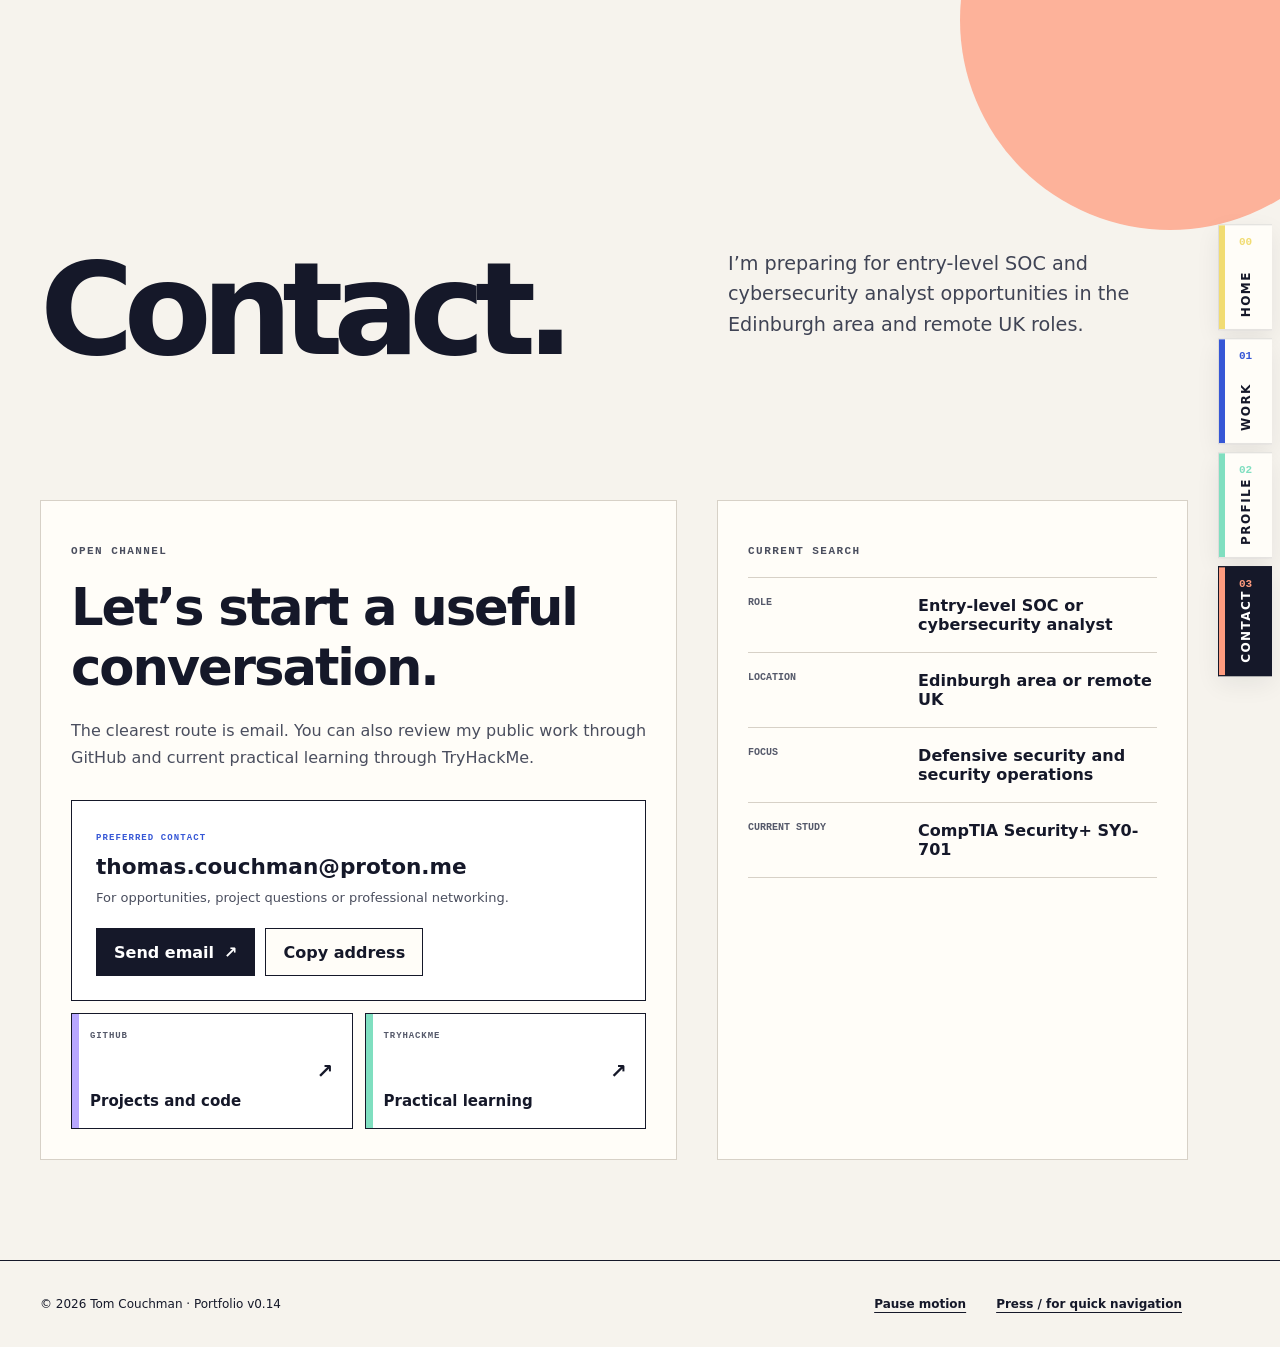
==== contact.html @ be5e5146 "Add files via upload" ====
<!doctype html>
<html lang="en-GB">
 <head>
  <meta charset="utf-8"/>
  <meta content="width=device-width, initial-scale=1" name="viewport"/>
  <meta content="Contact Tom Couchman about entry-level SOC and cybersecurity analyst opportunities in Scotland or remote UK roles." name="description"/>
  <meta content="#f6f3ed" name="theme-color"/>
  <title>
   Contact — Tom Couchman
  </title>
  <meta content="Tom Couchman" name="author"/>
  <meta content="light" name="color-scheme"/>
  <link href="https://tomcouchman.github.io/contact.html" rel="canonical"/>
  <meta content="website" property="og:type"/>
  <meta content="Tom Couchman — Cybersecurity Portfolio" property="og:site_name"/>
  <meta content="en_GB" property="og:locale"/>
  <meta content="Contact — Tom Couchman" property="og:title"/>
  <meta content="Contact Tom Couchman about entry-level SOC and cybersecurity analyst opportunities in Scotland or remote UK roles." property="og:description"/>
  <meta content="https://tomcouchman.github.io/contact.html" property="og:url"/>
  <meta content="https://tomcouchman.github.io/assets/social-preview.png" property="og:image"/>
  <meta content="1200" property="og:image:width"/>
  <meta content="630" property="og:image:height"/>
  <meta content="Tom Couchman, aspiring SOC analyst — cybersecurity portfolio" property="og:image:alt"/>
  <meta content="summary_large_image" name="twitter:card"/>
  <meta content="Contact — Tom Couchman" name="twitter:title"/>
  <meta content="Contact Tom Couchman about entry-level SOC and cybersecurity analyst opportunities in Scotland or remote UK roles." name="twitter:description"/>
  <meta content="https://tomcouchman.github.io/assets/social-preview.png" name="twitter:image"/>
  <meta content="Tom Couchman, aspiring SOC analyst — cybersecurity portfolio" name="twitter:image:alt"/>
  <link href="assets/favicon.svg" rel="icon" type="image/svg+xml"/>
  <link href="assets/css/styles.css" rel="stylesheet"/>
  <script defer="" src="assets/js/main.js">
  </script>
 </head>
 <body class="page-contact">
  <a class="skip-link" href="#content">
   Skip to content
  </a>
  <div aria-hidden="true" class="page-progress">
   <span data-page-progress="">
   </span>
  </div>
  <nav aria-label="Portfolio navigation" class="edge-nav">
   <a class="edge-home" href="index.html">
    <span>
     00
    </span>
    <strong>
     Home
    </strong>
   </a>
   <a class="edge-work" href="work.html">
    <span>
     01
    </span>
    <strong>
     Work
    </strong>
   </a>
   <a class="edge-profile" href="profile.html">
    <span>
     02
    </span>
    <strong>
     Profile
    </strong>
   </a>
   <a aria-current="page" class="edge-contact" href="contact.html">
    <span>
     03
    </span>
    <strong>
     Contact
    </strong>
   </a>
  </nav>
  <main id="content">
   <section class="page-hero">
    <h1 class="reveal">
     Contact.
    </h1>
    <p class="reveal">
     I’m preparing for entry-level SOC and cybersecurity analyst opportunities in the Edinburgh area and remote UK roles.
    </p>
   </section>
   <section class="content-grid">
    <article class="content-card reveal">
     <p class="section-tag">
      Open channel
     </p>
     <h2>
      Let’s start a useful conversation.
     </h2>
     <p>
      The clearest route is email. You can also review my public work through GitHub and current practical learning through TryHackMe.
     </p>
     <div class="contact-primary">
      <div class="contact-address">
       <span>
        Preferred contact
       </span>
       <strong>
        thomas.couchman@proton.me
       </strong>
       <p>
        For opportunities, project questions or professional networking.
       </p>
      </div>
      <div class="contact-actions">
       <a class="button primary" href="mailto:thomas.couchman@proton.me">
        Send email
        <b aria-hidden="true">
         ↗
        </b>
       </a>
       <button aria-describedby="copy-email-status" class="button ghost" data-copy-email="" data-email="thomas.couchman@proton.me" type="button">
        Copy address
       </button>
       <span aria-live="polite" class="sr-only" data-copy-status="" id="copy-email-status" role="status">
       </span>
      </div>
     </div>
     <div aria-label="Professional profiles" class="profile-link-grid">
      <a class="profile-link github" href="https://github.com/tomcouchman" rel="noreferrer" target="_blank">
       <span>
        GitHub
       </span>
       <strong>
        Projects and code
       </strong>
       <b>
        ↗
       </b>
      </a>
      <a class="profile-link tryhackme" href="https://tryhackme.com/p/tcouchman" rel="noreferrer" target="_blank">
       <span>
        TryHackMe
       </span>
       <strong>
        Practical learning
       </strong>
       <b>
        ↗
       </b>
      </a>
     </div>
    </article>
    <aside class="content-card reveal">
     <p class="section-tag">
      Current search
     </p>
     <dl class="fact-list">
      <div>
       <dt>
        Role
       </dt>
       <dd>
        Entry-level SOC or cybersecurity analyst
       </dd>
      </div>
      <div>
       <dt>
        Location
       </dt>
       <dd>
        Edinburgh area or remote UK
       </dd>
      </div>
      <div>
       <dt>
        Focus
       </dt>
       <dd>
        Defensive security and security operations
       </dd>
      </div>
      <div>
       <dt>
        Current study
       </dt>
       <dd>
        CompTIA Security+ SY0-701
       </dd>
      </div>
     </dl>
    </aside>
   </section>
  </main>
  <footer>
   <p>
    ©
    <span data-current-year="">
     2026
    </span>
    Tom Couchman · Portfolio v0.14
   </p>
   <div class="footer-actions">
    <button aria-pressed="false" data-motion-toggle="" type="button">
     <span data-motion-label="">
      Pause motion
     </span>
    </button>
    <button data-open-command="" type="button">
     Press / for quick navigation
    </button>
   </div>
  </footer>
  <dialog aria-describedby="command-palette-help" aria-labelledby="command-palette-title" class="command-palette" data-command-dialog="">
   <form method="dialog">
    <header>
     <span id="command-palette-title">
      Quick navigation
     </span>
     <button aria-label="Close" value="close">
      ×
     </button>
    </header>
    <p class="sr-only" id="command-palette-help">
     Search or choose a destination. Press Escape to close.
    </p>
    <label class="sr-only" for="command-search">
     Search portfolio destinations
    </label>
    <input aria-controls="command-list" autocomplete="off" data-command-search="" id="command-search" placeholder="Type a destination…" type="search"/>
    <div class="command-list" id="command-list">
     <a data-command-item="" href="index.html">
      <span>
       Home
      </span>
      <kbd>
       H
      </kbd>
     </a>
     <a data-command-item="" href="work.html">
      <span>
       Work
      </span>
      <kbd>
       W
      </kbd>
     </a>
     <a data-command-item="" href="profile.html">
      <span>
       Profile
      </span>
      <kbd>
       P
      </kbd>
     </a>
     <a data-command-item="" href="contact.html">
      <span>
       Contact
      </span>
      <kbd>
       C
      </kbd>
     </a>
    </div>
   </form>
  </dialog>
 </body>
</html>
---- assets/css/styles.css ----
:root{
  --paper:#f6f3ed;
  --paper-2:#fffdf8;
  --ink:#151829;
  --ink-soft:#55596a;
  --line:#d7d1c7;
  --blue:#3657d6;
  --mint:#80dfc0;
  --peach:#ff9c7f;
  --lavender:#b8a7ff;
  --yellow:#f1dc72;
  --rose:#e76878;
  --shadow:0 24px 70px rgba(20,24,41,.12);
  --radius:20px;
}
*{box-sizing:border-box}
html{scroll-behavior:smooth}
body{margin:0;background:var(--paper);color:var(--ink);font-family:ui-sans-serif,system-ui,-apple-system,BlinkMacSystemFont,"Segoe UI",sans-serif;overflow-x:hidden}
a{color:inherit;text-decoration:none}
button,input{font:inherit}
button{color:inherit}
::selection{background:var(--yellow);color:var(--ink)}
.sr-only{position:absolute;width:1px;height:1px;padding:0;margin:-1px;overflow:hidden;clip:rect(0,0,0,0);white-space:nowrap;border:0}
.skip-link{position:fixed;left:16px;top:-60px;z-index:1000;background:var(--ink);color:#fff;padding:12px 16px;border-radius:8px}.skip-link:focus{top:16px}
.page-progress{position:fixed;left:0;top:0;width:100%;height:4px;z-index:90;background:transparent}.page-progress span{display:block;height:100%;width:0;background:linear-gradient(90deg,var(--blue),var(--peach),var(--mint))}

.edge-nav{position:fixed;right:0;top:50%;transform:translateY(-50%);z-index:80;display:grid;gap:8px;padding:8px}
.edge-nav a{width:54px;min-height:106px;border:1px solid rgba(21,24,41,.14);border-right:0;background:var(--paper-2);display:flex;flex-direction:column;align-items:center;justify-content:space-between;padding:12px 8px;box-shadow:0 8px 24px rgba(21,24,41,.07);transition:.25s ease;position:relative;overflow:hidden}
.edge-nav a::before{content:"";position:absolute;inset:0 auto 0 0;width:6px;background:var(--tab)}
.edge-nav a:hover,.edge-nav a:focus-visible{width:72px;transform:translateX(-2px)}
.edge-nav a[aria-current="page"]{background:var(--ink);color:#fff;border-color:var(--ink)}
.edge-nav span{font:700 11px/1 ui-monospace,SFMono-Regular,Consolas,monospace;color:var(--tab)}
.edge-nav a[aria-current="page"] span{color:var(--tab)}
.edge-nav strong{writing-mode:vertical-rl;transform:rotate(180deg);font-size:12px;letter-spacing:.12em;text-transform:uppercase}
.edge-home{--tab:var(--yellow)}.edge-work{--tab:var(--blue)}.edge-profile{--tab:var(--mint)}.edge-contact{--tab:var(--peach)}

main{min-height:100vh}
.hero{position:relative;min-height:760px;padding:28px 92px 72px 40px;display:grid;grid-template-columns:minmax(0,1.18fr) minmax(330px,.82fr);gap:56px;align-items:center;overflow:hidden}
.hero::before{content:"";position:absolute;width:500px;height:500px;border-radius:50%;background:radial-gradient(circle at 35% 35%,rgba(184,167,255,.85),rgba(128,223,192,.55) 42%,rgba(255,156,127,.18) 67%,transparent 69%);right:-110px;top:-160px;filter:blur(2px);animation:orb-drift 11s ease-in-out infinite alternate}
.hero::after{content:"";position:absolute;left:-120px;bottom:-150px;width:360px;height:360px;border:46px solid rgba(54,87,214,.08);border-radius:50%;animation:slow-spin 28s linear infinite}
@keyframes orb-drift{to{transform:translate(-30px,36px) scale(1.04)}}
@keyframes slow-spin{to{transform:rotate(360deg)}}
.hero-copy,.hero-console{position:relative;z-index:2}
.kicker{display:flex;align-items:center;gap:12px;font:700 12px/1.3 ui-monospace,SFMono-Regular,Consolas,monospace;letter-spacing:.12em;text-transform:uppercase;color:var(--ink-soft)}
.kicker::before{content:"";width:42px;height:5px;background:linear-gradient(90deg,var(--blue) 0 38%,var(--peach) 38% 67%,var(--mint) 67%)}
.name-lockup{margin:22px 0 18px;position:relative;display:inline-block}
.name-lockup h1{font-size:clamp(4.8rem,10vw,9.8rem);line-height:.79;letter-spacing:-.075em;margin:0;font-weight:850;max-width:9ch}
.name-lockup h1 span{display:block}
.name-lockup .first{font-size:.38em;letter-spacing:-.03em;margin-left:.12em;margin-bottom:.24em;text-transform:uppercase}
.name-lockup .surname{position:relative;z-index:2}
.name-lockup .surname::after{content:"";position:absolute;height:.18em;left:.03em;right:-.04em;bottom:-.05em;background:linear-gradient(90deg,var(--yellow),var(--peach) 35%,var(--lavender) 68%,var(--mint));z-index:-1;transform:skewX(-10deg);animation:underline-shift 6s ease-in-out infinite alternate}
@keyframes underline-shift{to{transform:skewX(8deg) translateX(10px)}}
.role-line{display:flex;flex-wrap:wrap;gap:10px 14px;align-items:center;margin-top:28px}.role-line strong{font-size:clamp(1.45rem,2.3vw,2.2rem);letter-spacing:-.035em}.role-line span{padding:8px 11px;border:1px solid var(--ink);font:700 11px/1 ui-monospace,SFMono-Regular,Consolas,monospace;text-transform:uppercase;background:var(--paper-2)}
.hero-summary{max-width:700px;font-size:clamp(1.1rem,1.55vw,1.35rem);line-height:1.55;color:#3f4354;margin:22px 0 30px}
.hero-actions{display:flex;flex-wrap:wrap;gap:12px}.button{display:inline-flex;align-items:center;justify-content:center;gap:10px;min-height:52px;padding:0 20px;border:1px solid var(--ink);font-weight:750;transition:.22s ease;cursor:pointer}.button.primary{background:var(--ink);color:#fff}.button.primary:hover{background:var(--blue);border-color:var(--blue);transform:translateY(-2px)}.button.ghost{background:var(--paper-2)}.button.ghost:hover{background:var(--yellow);transform:translateY(-2px)}
.signal-strip{display:flex;flex-wrap:wrap;gap:10px;margin-top:34px}.signal-strip span{display:inline-flex;align-items:center;gap:8px;font:700 11px/1 ui-monospace,SFMono-Regular,Consolas,monospace;text-transform:uppercase;padding:10px 12px;border-left:5px solid var(--signal);background:rgba(255,255,255,.62)}.signal-strip span:nth-child(1){--signal:var(--mint)}.signal-strip span:nth-child(2){--signal:var(--lavender)}.signal-strip span:nth-child(3){--signal:var(--peach)}

.hero-console{background:var(--ink);color:#fff;border-radius:28px;box-shadow:var(--shadow);overflow:hidden;transform:rotate(1.25deg)}
.console-top{display:flex;justify-content:space-between;align-items:center;padding:15px 18px;border-bottom:1px solid rgba(255,255,255,.15);background:#20243a}.console-top p{margin:0;font:700 11px/1 ui-monospace,SFMono-Regular,Consolas,monospace;letter-spacing:.1em}.console-lights{display:flex;gap:7px}.console-lights i{width:9px;height:9px;border-radius:50%;background:var(--peach)}.console-lights i:nth-child(2){background:var(--yellow)}.console-lights i:nth-child(3){background:var(--mint)}
.console-body{padding:26px}.console-prompt{font:700 12px/1.5 ui-monospace,SFMono-Regular,Consolas,monospace;color:var(--mint)}.console-output{display:grid;gap:12px;margin-top:20px}.console-output div{display:grid;grid-template-columns:112px 1fr;gap:18px;padding-bottom:12px;border-bottom:1px solid rgba(255,255,255,.12)}.console-output span{color:#aeb3c7;font:600 11px/1.5 ui-monospace,SFMono-Regular,Consolas,monospace;text-transform:uppercase}.console-output strong{font-size:15px}.pulse{display:inline-block;width:9px;height:9px;border-radius:50%;background:var(--mint);box-shadow:0 0 0 0 rgba(128,223,192,.6);animation:pulse 2s infinite;margin-right:8px}@keyframes pulse{70%{box-shadow:0 0 0 11px rgba(128,223,192,0)}100%{box-shadow:0 0 0 0 rgba(128,223,192,0)}}
.console-controls{display:grid;grid-template-columns:1fr auto;gap:10px;margin-top:20px}.console-controls input{min-width:0;border:1px solid rgba(255,255,255,.24);background:#111423;color:#fff;padding:12px 13px;outline:none}.console-controls input:focus{border-color:var(--mint)}.console-controls button{border:0;background:var(--yellow);font-weight:800;padding:0 16px;cursor:pointer}.console-hints{display:flex;gap:8px;flex-wrap:wrap;margin-top:12px}.console-hints button{border:1px solid rgba(255,255,255,.2);background:transparent;color:#d6daea;padding:7px 9px;font:700 10px/1 ui-monospace,SFMono-Regular,Consolas,monospace;cursor:pointer}.console-hints button:hover{background:var(--lavender);color:var(--ink);border-color:var(--lavender)}

.moving-rail{overflow:hidden;border-top:1px solid var(--ink);border-bottom:1px solid var(--ink);background:var(--yellow);padding:12px 0}.moving-track{display:flex;gap:48px;width:max-content;animation:marquee 28s linear infinite}.moving-track span{font:800 12px/1 ui-monospace,SFMono-Regular,Consolas,monospace;letter-spacing:.08em;text-transform:uppercase}@keyframes marquee{to{transform:translateX(-50%)}}

.section{padding:100px 92px 100px 40px}.section-head{display:grid;grid-template-columns:minmax(0,1fr) minmax(260px,420px);gap:40px;align-items:end;margin-bottom:44px}.section-head p{margin:0;color:var(--ink-soft);font-size:1.05rem;line-height:1.65}.section-tag{font:800 11px/1 ui-monospace,SFMono-Regular,Consolas,monospace;letter-spacing:.13em;text-transform:uppercase;color:var(--blue);margin-bottom:16px}.section-head h2{margin:0;font-size:clamp(3rem,6vw,6.5rem);letter-spacing:-.065em;line-height:.87;max-width:9ch}

.project-lab{background:var(--paper-2);border:1px solid var(--line);box-shadow:var(--shadow);display:grid;grid-template-columns:minmax(0,1.4fr) minmax(290px,.6fr);min-height:620px;overflow:hidden}
.project-main{padding:28px;border-right:1px solid var(--line)}
.project-titlebar{display:flex;justify-content:space-between;align-items:flex-start;gap:20px;margin-bottom:24px}.project-titlebar h3{margin:6px 0 0;font-size:clamp(1.8rem,3vw,3rem);letter-spacing:-.04em}.project-status{display:flex;align-items:center;gap:8px;font:700 11px/1 ui-monospace,SFMono-Regular,Consolas,monospace;text-transform:uppercase;color:#375746}.project-status i{width:9px;height:9px;border-radius:50%;background:var(--mint)}
.project-indicators{display:grid;grid-template-columns:repeat(4,1fr);border:1px solid var(--line);margin-bottom:22px}.indicator{position:relative;padding:16px 14px;border:0;border-right:1px solid var(--line);border-radius:0;appearance:none;-webkit-appearance:none;background:#fff;cursor:pointer;transition:.2s}.indicator:last-child{border-right:0}.indicator span{display:block;font:800 10px/1 ui-monospace,SFMono-Regular,Consolas,monospace;color:var(--indicator);margin-bottom:8px}.indicator strong{font-size:13px}.indicator.is-active{background:var(--indicator);color:var(--ink)}.indicator:nth-child(1){--indicator:var(--lavender)}.indicator:nth-child(2){--indicator:var(--mint)}.indicator:nth-child(3){--indicator:var(--yellow)}.indicator:nth-child(4){--indicator:var(--peach)}
.lab-stage{border:1px solid var(--ink);background:#fbfaf6}.stage-header{display:flex;justify-content:space-between;gap:16px;align-items:center;padding:14px 16px;background:var(--ink);color:#fff}.stage-header p{margin:0;font:700 11px/1 ui-monospace,SFMono-Regular,Consolas,monospace;text-transform:uppercase}.stage-header b{color:var(--mint)}
.stage-content{padding:22px}.ip-table{display:grid;gap:13px}.ip-row{display:grid;grid-template-columns:140px 1fr 56px 82px;gap:14px;align-items:center}.ip-row code{font-size:12px}.ip-bar{height:12px;background:#ece8df;position:relative;overflow:hidden}.ip-bar i{display:block;height:100%;width:var(--bar);background:var(--bar-colour);transition:width .45s ease}.ip-row:nth-child(1){--bar-colour:var(--rose)}.ip-row:nth-child(2){--bar-colour:var(--yellow)}.ip-row:nth-child(3){--bar-colour:var(--mint)}.severity{font:800 10px/1 ui-monospace,SFMono-Regular,Consolas,monospace;text-align:center;padding:8px 6px;border:1px solid currentColor}.severity.high{color:#bc374d}.severity.medium{color:#8a6a00}.severity.clear{color:#30715a}
.threshold-control{margin-top:26px;padding-top:24px;border-top:1px solid var(--line);display:grid;grid-template-columns:170px 1fr auto;gap:18px;align-items:center}.threshold-control label{font-weight:800}.threshold-control input{accent-color:var(--blue);width:100%}.threshold-control output{font:800 12px/1 ui-monospace,SFMono-Regular,Consolas,monospace;background:var(--blue);color:#fff;padding:10px 12px;min-width:104px;text-align:center}.run-row{display:flex;justify-content:space-between;align-items:center;gap:18px;margin-top:22px}.run-row p{margin:0;color:var(--ink-soft);font-size:13px}.run-button{border:0;background:var(--ink);color:#fff;padding:14px 18px;font-weight:800;cursor:pointer}.run-button:hover{background:var(--blue)}
.project-side{display:flex;flex-direction:column;background:#edf0ff}.explainer{padding:28px;min-height:360px}.explainer small{font:800 10px/1 ui-monospace,SFMono-Regular,Consolas,monospace;text-transform:uppercase;color:var(--blue)}.explainer h3{font-size:2rem;line-height:1.04;margin:20px 0 16px;letter-spacing:-.04em}.explainer p{line-height:1.7;color:#474c63}.explainer-list{display:grid;gap:12px;margin-top:22px}.explainer-list div{display:grid;grid-template-columns:28px 1fr;gap:10px;align-items:start}.explainer-list span{width:26px;height:26px;border-radius:50%;display:grid;place-items:center;background:var(--ink);color:#fff;font:700 10px/1 ui-monospace,SFMono-Regular,Consolas,monospace}.explainer-list p{margin:2px 0 0;font-size:13px}
.project-links{margin-top:auto;padding:24px 28px;background:var(--ink);color:#fff;display:grid;gap:12px}.project-links a{display:flex;justify-content:space-between;gap:15px;padding:13px 0;border-bottom:1px solid rgba(255,255,255,.18);font-weight:750}.project-links a:last-child{border-bottom:0}.project-links a:hover{color:var(--mint)}
.pipeline{display:grid;grid-template-columns:repeat(4,1fr);gap:0;margin-top:24px;border:1px solid var(--line)}.pipeline div{padding:14px;border-right:1px solid var(--line);background:#fff}.pipeline div:last-child{border-right:0}.pipeline span{font:800 10px/1 ui-monospace,SFMono-Regular,Consolas,monospace;color:var(--blue)}.pipeline strong{display:block;margin-top:7px;font-size:12px}.pipeline div.is-live{background:var(--yellow)}

.quick-links{display:grid;grid-template-columns:repeat(3,1fr);border-top:1px solid var(--ink);border-bottom:1px solid var(--ink)}.quick-links a{min-height:240px;padding:30px;display:flex;flex-direction:column;justify-content:space-between;border-right:1px solid var(--ink);transition:.25s}.quick-links a:last-child{border-right:0}.quick-links a:nth-child(1){background:var(--lavender)}.quick-links a:nth-child(2){background:var(--mint)}.quick-links a:nth-child(3){background:var(--peach)}.quick-links small{font:800 10px/1 ui-monospace,SFMono-Regular,Consolas,monospace;text-transform:uppercase}.quick-links h3{font-size:clamp(2rem,4vw,4rem);letter-spacing:-.055em;margin:0}.quick-links a:hover{padding-bottom:40px}

.page-hero{padding:44px 92px 70px 40px;min-height:430px;display:grid;grid-template-columns:1fr minmax(300px,460px);gap:60px;align-items:end;position:relative;overflow:hidden}.page-hero::after{content:"";position:absolute;width:420px;height:420px;border-radius:50%;right:-100px;top:-190px;background:var(--page-accent);opacity:.75}.page-hero h1{font-size:clamp(4.5rem,10vw,10rem);line-height:.78;letter-spacing:-.08em;margin:0;position:relative;z-index:1}.page-hero p{position:relative;z-index:1;font-size:1.2rem;line-height:1.6;color:#3f4354}.page-work{--page-accent:var(--blue)}.page-profile{--page-accent:var(--mint)}.page-contact{--page-accent:var(--peach)}
.content-grid{padding:70px 92px 100px 40px;display:grid;grid-template-columns:minmax(0,1.15fr) minmax(280px,.85fr);gap:40px}.content-card{background:var(--paper-2);border:1px solid var(--line);padding:30px}.content-card h2,.content-card h3{letter-spacing:-.04em}.content-card h2{font-size:clamp(2.3rem,4vw,4.4rem);margin:0 0 20px}.content-card p{line-height:1.72;color:#4a4e5e}.fact-list{display:grid;gap:0;border-top:1px solid var(--line)}.fact-list div{display:grid;grid-template-columns:150px 1fr;gap:20px;padding:18px 0;border-bottom:1px solid var(--line)}.fact-list dt{font:800 10px/1.4 ui-monospace,SFMono-Regular,Consolas,monospace;text-transform:uppercase;color:var(--ink-soft)}.fact-list dd{margin:0;font-weight:700}.skill-cloud{display:flex;flex-wrap:wrap;gap:9px}.skill-cloud span{padding:10px 12px;border:1px solid var(--ink);background:#fff;font-weight:700;font-size:13px}.method-tabs{display:flex;gap:8px;flex-wrap:wrap;margin-bottom:18px}.method-tabs button{border:1px solid var(--ink);background:#fff;padding:11px 14px;font-weight:800;cursor:pointer}.method-tabs button.is-active{background:var(--ink);color:#fff}.method-output{min-height:210px;padding:25px;background:var(--mint);position:relative}.method-output::before{content:attr(data-number);position:absolute;right:18px;top:10px;font-size:5rem;font-weight:900;opacity:.16}.method-output h3{font-size:2rem;margin:0 0 14px;max-width:13ch}.method-output p{max-width:54ch}
.contact-grid{display:grid;gap:12px}.contact-link{display:flex;justify-content:space-between;align-items:center;gap:20px;border:1px solid var(--ink);padding:18px 20px;background:#fff;font-weight:800}.contact-link:hover{background:var(--yellow)}.contact-link span{font:700 10px/1 ui-monospace,SFMono-Regular,Consolas,monospace;color:var(--ink-soft)}

.command-palette{border:0;padding:0;width:min(600px,calc(100vw - 28px));background:transparent}.command-palette::backdrop{background:rgba(21,24,41,.58);backdrop-filter:blur(8px)}.command-palette form{background:var(--paper-2);border:1px solid var(--ink);box-shadow:var(--shadow)}.command-palette header{display:flex;justify-content:space-between;padding:16px 18px;background:var(--ink);color:#fff}.command-palette header span{font:800 11px/1 ui-monospace,SFMono-Regular,Consolas,monospace;letter-spacing:.1em}.command-palette header button{border:0;background:none;color:#fff;font-size:20px}.command-palette input{width:100%;border:0;border-bottom:1px solid var(--line);padding:18px;font-size:16px;outline:none}.command-list{display:grid}.command-list a,.command-list button{display:flex;justify-content:space-between;padding:16px 18px;border:0;border-bottom:1px solid var(--line);background:#fff;text-align:left;cursor:pointer}.command-list a:hover,.command-list button:hover{background:var(--yellow)}.command-list kbd{font:700 10px/1 ui-monospace,SFMono-Regular,Consolas,monospace;border:1px solid var(--line);padding:4px 6px}
footer{padding:24px 92px 24px 40px;border-top:1px solid var(--ink);display:flex;justify-content:space-between;gap:20px;align-items:center;font-size:12px}footer button{border:0;background:none;font-weight:800;cursor:pointer;text-decoration:underline;text-underline-offset:4px}
.reveal{opacity:1;transform:none}

@media(max-width:1000px){
  .hero{grid-template-columns:1fr;padding-right:82px;gap:34px}.hero-console{max-width:720px}.section,.content-grid{padding-right:82px}.project-lab{grid-template-columns:1fr}.project-main{border-right:0;border-bottom:1px solid var(--line)}.section-head,.page-hero,.content-grid{grid-template-columns:1fr}.quick-links{grid-template-columns:1fr}.quick-links a{min-height:170px;border-right:0;border-bottom:1px solid var(--ink)}.quick-links a:last-child{border-bottom:0}
}
@media(max-width:720px){
  .edge-nav{top:auto;bottom:0;left:0;right:0;transform:none;grid-template-columns:repeat(4,1fr);gap:0;padding:0;border-top:1px solid var(--ink)}
  .edge-nav a{width:auto;min-height:58px;border:0;border-right:1px solid var(--ink);box-shadow:none;padding:8px 6px;background:var(--paper-2)}.edge-nav a:hover,.edge-nav a:focus-visible{width:auto;transform:none}.edge-nav a::before{inset:0 0 auto 0;width:auto;height:5px}.edge-nav strong{writing-mode:horizontal-tb;transform:none;font-size:10px}.edge-nav span{font-size:9px}.edge-nav a:last-child{border-right:0}
  .hero{min-height:auto;padding:24px 18px 74px;grid-template-columns:1fr}.hero::before{width:330px;height:330px;right:-150px;top:-160px}.hero::after{display:none}.name-lockup h1{font-size:clamp(4.1rem,22vw,6.8rem);max-width:100%}.name-lockup .first{font-size:.32em}.hero-console{transform:none;border-radius:18px}.console-output div{grid-template-columns:92px 1fr;gap:10px}.section{padding:72px 18px 84px}.section-head{gap:18px}.section-head h2{font-size:clamp(3.1rem,16vw,5.3rem)}.project-main{padding:18px}.project-titlebar{display:block}.project-status{margin-top:12px}.project-indicators{grid-template-columns:repeat(2,1fr)}.indicator:nth-child(2){border-right:0}.indicator:nth-child(-n+2){border-bottom:1px solid var(--line)}.ip-row{grid-template-columns:1fr 58px 68px}.ip-row .ip-bar{grid-column:1/-1}.threshold-control{grid-template-columns:1fr}.run-row{align-items:flex-start;flex-direction:column}.pipeline{grid-template-columns:repeat(2,1fr)}.pipeline div:nth-child(2){border-right:0}.pipeline div:nth-child(-n+2){border-bottom:1px solid var(--line)}.section-head p{font-size:.98rem}.page-hero{padding:30px 18px 60px;min-height:360px;grid-template-columns:1fr}.page-hero h1{font-size:clamp(4.5rem,23vw,7rem)}.content-grid{padding:50px 18px 90px;grid-template-columns:1fr}.fact-list div{grid-template-columns:1fr;gap:7px}.content-card{padding:22px}footer{padding:22px 18px 84px;align-items:flex-start;flex-direction:column}
}
@media(prefers-reduced-motion:reduce){*,*::before,*::after{animation-duration:.001ms!important;animation-iteration-count:1!important;scroll-behavior:auto!important}.reveal{opacity:1;transform:none;transition:none}}
@media(max-width:720px){
  .hero-copy,.hero-console{min-width:0;width:100%}
  .name-lockup{display:block;width:100%;max-width:100%;overflow:hidden}
  .name-lockup h1{font-size:clamp(3.8rem,18.2vw,5.4rem);white-space:nowrap;letter-spacing:-.085em}
  .name-lockup .first{font-size:.34em;white-space:normal}
  .console-top{padding:13px 14px;gap:8px}.console-top p{font-size:9px;white-space:nowrap}.console-top p:last-child{font-size:8px}
  .console-body{padding:18px}.console-prompt{font-size:10px}.console-output span{font-size:9px}.console-output strong{font-size:13px;min-width:0;overflow-wrap:anywhere}
}

/* v0.13 focused refinement: clearer HomeSOC demo and tidier contact actions */
.project-at-a-glance{display:grid;grid-template-columns:repeat(3,1fr);border:1px solid var(--line);background:#fff;margin:0 0 18px}
.project-at-a-glance div{padding:14px 16px;border-right:1px solid var(--line);min-width:0}
.project-at-a-glance div:last-child{border-right:0}
.project-at-a-glance span{display:block;margin-bottom:7px;font:800 9px/1 ui-monospace,SFMono-Regular,Consolas,monospace;letter-spacing:.12em;color:var(--blue)}
.project-at-a-glance strong{display:block;font-size:12px;line-height:1.35}
.project-indicators{margin-bottom:18px}
.indicator{min-height:92px;text-align:left;display:flex;flex-direction:column;align-items:flex-start;justify-content:flex-start;gap:0}
.indicator span{margin-bottom:9px}
.indicator strong{font-size:14px;line-height:1.15}
.indicator small{display:block;margin-top:6px;color:var(--ink-soft);font-size:10px;line-height:1.35;font-weight:650}
.indicator.is-active small{color:rgba(21,24,41,.72)}
.lab-stage{border-color:var(--line);background:#fff}
.stage-header{padding:16px 18px}
.stage-header>div{display:grid;gap:5px}
.stage-header p{font-size:11px}
.stage-header small{font-size:11px;color:rgba(255,255,255,.64)}
.stage-header b{font:800 11px/1 ui-monospace,SFMono-Regular,Consolas,monospace;text-transform:uppercase;white-space:nowrap}
.stage-content{padding:20px 20px 18px}
.ip-table{gap:0;border:1px solid var(--line)}
.ip-head,.ip-row{display:grid;grid-template-columns:142px 1fr 64px 88px;gap:14px;align-items:center}
.ip-head{padding:10px 13px;background:#f0ede6;border-bottom:1px solid var(--line);font:800 9px/1.2 ui-monospace,SFMono-Regular,Consolas,monospace;text-transform:uppercase;letter-spacing:.08em;color:var(--ink-soft)}
.ip-row{padding:13px;border-bottom:1px solid var(--line)}
.ip-row:last-child{border-bottom:0}
.ip-row code{font-size:11px;font-weight:700}
.ip-bar{height:9px;border-radius:999px;background:#ebe7df}
.ip-bar i{border-radius:999px}
.severity{border:0;border-radius:999px;padding:8px 7px;background:color-mix(in srgb,currentColor 12%,white);font-size:9px}
.threshold-panel{display:grid;grid-template-columns:minmax(200px,.75fr) minmax(250px,1.25fr);gap:24px;align-items:center;margin-top:18px;padding:18px;border:1px solid var(--line);background:#f8f6f1}
.threshold-copy label{display:block;font-weight:850;margin-bottom:7px}
.threshold-copy p{margin:0;color:var(--ink-soft);font-size:12px;line-height:1.55}
.threshold-control{margin:0;padding:0;border:0;grid-template-columns:1fr auto;gap:14px}
.threshold-control output{border-radius:4px;min-width:112px}
.run-row{margin-top:16px;padding-top:0}
.run-row p{max-width:48ch;line-height:1.45}
.run-button{display:inline-flex;align-items:center;justify-content:space-between;gap:20px;min-width:190px;padding:13px 16px;border:1px solid var(--ink);transition:.2s ease}
.run-button:hover{transform:translateY(-1px)}
.pipeline-wrap{margin-top:20px}
.pipeline-wrap>p{margin:0 0 9px;font:800 9px/1 ui-monospace,SFMono-Regular,Consolas,monospace;text-transform:uppercase;letter-spacing:.1em;color:var(--ink-soft)}
.pipeline{margin-top:0}
.pipeline div{position:relative;padding:13px 12px}
.pipeline div:not(:last-child)::after{content:"→";position:absolute;right:-8px;top:50%;transform:translateY(-50%);z-index:2;width:16px;height:16px;display:grid;place-items:center;background:var(--paper-2);font-size:10px;color:var(--ink-soft)}
.explainer{min-height:350px}
.explainer h3{font-size:clamp(1.8rem,2.5vw,2.5rem);margin-top:16px}

.contact-primary{border:1px solid var(--ink);background:#fff;padding:24px;margin-top:28px}
.contact-address span{font:800 9px/1 ui-monospace,SFMono-Regular,Consolas,monospace;text-transform:uppercase;letter-spacing:.12em;color:var(--blue)}
.contact-address strong{display:block;margin-top:10px;font-size:clamp(1rem,2vw,1.35rem);overflow-wrap:anywhere}
.contact-address p{margin:9px 0 0!important;font-size:13px;line-height:1.55!important}
.contact-actions{display:flex;flex-wrap:wrap;gap:10px;margin-top:20px}
.contact-actions .button{min-height:48px;padding:0 17px}
.profile-link-grid{display:grid;grid-template-columns:repeat(2,1fr);gap:12px;margin-top:12px}
.profile-link{position:relative;min-height:116px;padding:18px;border:1px solid var(--ink);display:grid;grid-template-columns:1fr auto;grid-template-rows:auto 1fr;gap:9px 18px;background:#fff;transition:.2s ease;overflow:hidden}
.profile-link::before{content:"";position:absolute;inset:0 auto 0 0;width:7px;background:var(--profile-colour)}
.profile-link.github{--profile-colour:var(--lavender)}
.profile-link.tryhackme{--profile-colour:var(--mint)}
.profile-link span{font:800 9px/1 ui-monospace,SFMono-Regular,Consolas,monospace;text-transform:uppercase;letter-spacing:.1em;color:var(--ink-soft)}
.profile-link strong{align-self:end;font-size:15px}
.profile-link b{grid-column:2;grid-row:1/-1;align-self:center;font-size:20px}
.profile-link:hover{background:color-mix(in srgb,var(--profile-colour) 35%,white);transform:translateY(-2px)}

@media(max-width:720px){
  .project-at-a-glance{grid-template-columns:1fr}
  .project-at-a-glance div{border-right:0;border-bottom:1px solid var(--line)}
  .project-at-a-glance div:last-child{border-bottom:0}
  .indicator{min-height:86px}
  .indicator small{font-size:9px}
  .ip-head{display:none}
  .ip-row{grid-template-columns:1fr 56px 72px;padding:14px}
  .ip-row .ip-bar{grid-column:1/-1;grid-row:2}
  .threshold-panel{grid-template-columns:1fr;gap:14px;padding:15px}
  .threshold-control{grid-template-columns:1fr auto}
  .pipeline div:not(:last-child)::after{display:none}
  .contact-primary{padding:19px}
  .contact-actions{display:grid;grid-template-columns:1fr}
  .profile-link-grid{grid-template-columns:1fr}
}

/* v0.14 pre-publication hardening */
:focus-visible{outline:3px solid var(--blue);outline-offset:3px}
body.motion-paused *,body.motion-paused *::before,body.motion-paused *::after{animation-play-state:paused!important}
.footer-actions{display:flex;align-items:center;justify-content:flex-end;gap:18px;flex-wrap:wrap}
.footer-actions button[aria-pressed="true"]{color:var(--blue)}
.demo-label{display:inline-flex;width:max-content;padding:5px 7px;background:var(--yellow);color:var(--ink);font:800 8px/1 ui-monospace,SFMono-Regular,Consolas,monospace;letter-spacing:.1em;text-transform:uppercase}
.table-scroll{max-width:100%;overflow-x:auto;overscroll-behavior-inline:contain;border:1px solid var(--line)}
.table-scroll:focus-visible{outline-offset:2px}
.ip-table{display:table;width:100%;min-width:590px;border:0;border-collapse:collapse;border-spacing:0;background:#fff}
.ip-table th,.ip-table td{padding:12px 13px;text-align:left;vertical-align:middle;border-bottom:1px solid var(--line)}
.ip-table th{background:#f0ede6;font:800 9px/1.2 ui-monospace,SFMono-Regular,Consolas,monospace;text-transform:uppercase;letter-spacing:.08em;color:var(--ink-soft)}
.ip-table tbody tr:last-child td{border-bottom:0}
.ip-table th:nth-child(1),.ip-table td:nth-child(1){width:150px}
.ip-table th:nth-child(3),.ip-table td:nth-child(3){width:74px;text-align:center}
.ip-table th:nth-child(4),.ip-table td:nth-child(4){width:98px;text-align:center}
.ip-table code{font-size:11px;font-weight:700}
.ip-table .failure-count{font-weight:800;font-variant-numeric:tabular-nums}
.ip-table tbody tr:nth-child(1){--bar-colour:var(--rose)}
.ip-table tbody tr:nth-child(2){--bar-colour:var(--yellow)}
.ip-table tbody tr:nth-child(3){--bar-colour:var(--mint)}
.indicator[aria-selected="true"]{background:var(--indicator);color:var(--ink)}
.indicator[aria-selected="true"] small{color:rgba(21,24,41,.72)}
.run-button[aria-busy="true"]{cursor:progress;opacity:.78}
.command-palette[open]{animation:dialog-in .18s ease-out}
@keyframes dialog-in{from{opacity:0;transform:translateY(10px) scale(.985)}to{opacity:1;transform:none}}
.error-hero{--page-accent:var(--yellow)}
.error-grid{grid-template-columns:minmax(0,720px)}
.error-grid .content-card{min-height:280px}

@media(max-width:720px){
  .edge-nav{padding-bottom:env(safe-area-inset-bottom)}
  .hero{padding-bottom:calc(74px + env(safe-area-inset-bottom))}
  footer{padding-bottom:calc(84px + env(safe-area-inset-bottom))}
  .footer-actions{align-items:flex-start;justify-content:flex-start;gap:14px}
  .table-scroll{margin-inline:-1px}
  .ip-table{min-width:560px}
  .demo-label{font-size:7px}
}

@media(prefers-reduced-motion:reduce){
  .command-palette[open]{animation:none}
}
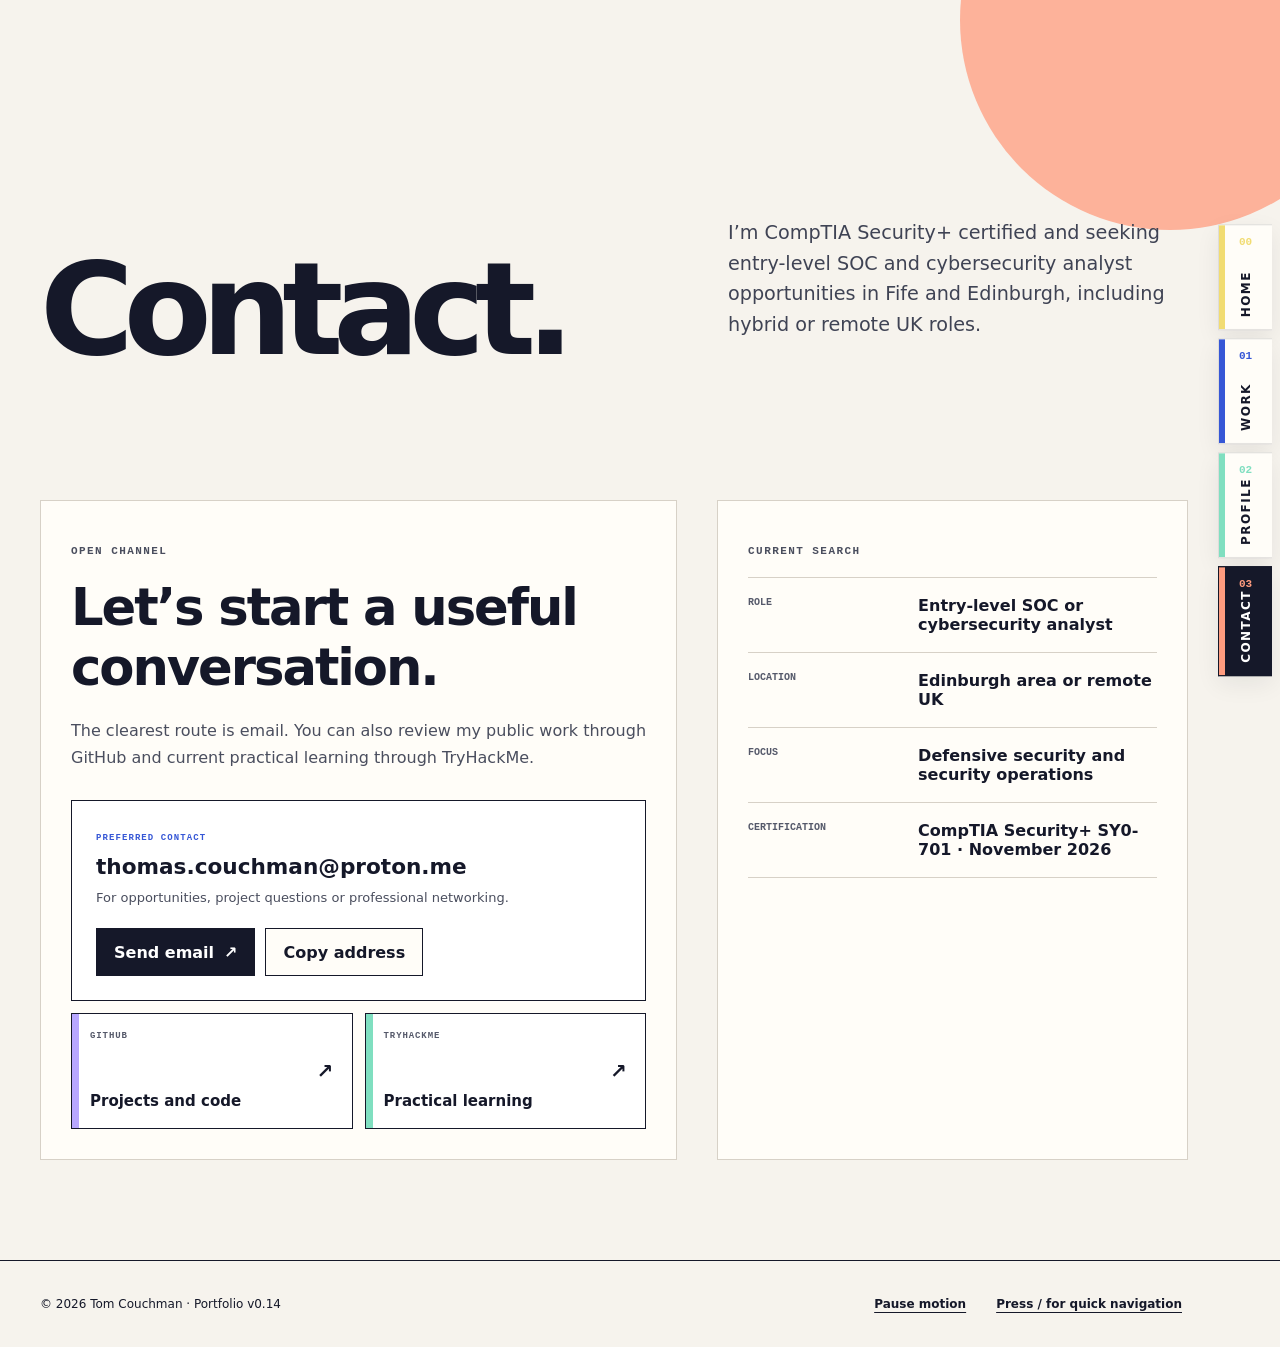
==== commit b6c29153: "Show earned Security+ certification throughout portfolio" ====
--- a/contact.html
+++ b/contact.html
@@ -79,7 +79,7 @@
      Contact.
     </h1>
     <p class="reveal">
-     I’m preparing for entry-level SOC and cybersecurity analyst opportunities in the Edinburgh area and remote UK roles.
+     I’m CompTIA Security+ certified and seeking entry-level SOC and cybersecurity analyst opportunities in Fife and Edinburgh, including hybrid or remote UK roles.
     </p>
    </section>
    <section class="content-grid">
@@ -175,10 +175,10 @@
       </div>
       <div>
        <dt>
-        Current study
-       </dt>
-       <dd>
-        CompTIA Security+ SY0-701
+        Certification
+       </dt>
+       <dd>
+        CompTIA Security+ SY0-701 · November 2026
        </dd>
       </div>
      </dl>
--- a/assets/css/styles.css
+++ b/assets/css/styles.css
@@ -96,7 +96,24 @@
 @media(prefers-reduced-motion:reduce){*,*::before,*::after{animation-duration:.001ms!important;animation-iteration-count:1!important;scroll-behavior:auto!important}.reveal{opacity:1;transform:none;transition:none}}
 @media(max-width:720px){
   .hero-copy,.hero-console{min-width:0;width:100%}
-  .name-lockup{display:block;width:100%;max-width:100%;overflow:hidden}
+  .name-lockup{
+  display:block;
+  width:100%;
+  max-width:100%;
+  overflow:visible;
+}
+
+.name-lockup .surname{
+  display:inline-block;
+  width:max-content;
+  max-width:100%;
+}
+
+.name-lockup .surname::after{
+  left:0;
+  right:0;
+  bottom:-.04em;
+}
   .name-lockup h1{font-size:clamp(3.8rem,18.2vw,5.4rem);white-space:nowrap;letter-spacing:-.085em}
   .name-lockup .first{font-size:.34em;white-space:normal}
   .console-top{padding:13px 14px;gap:8px}.console-top p{font-size:9px;white-space:nowrap}.console-top p:last-child{font-size:8px}
@@ -211,13 +228,111 @@
 .error-grid .content-card{min-height:280px}
 
 @media(max-width:720px){
-  .edge-nav{padding-bottom:env(safe-area-inset-bottom)}
-  .hero{padding-bottom:calc(74px + env(safe-area-inset-bottom))}
-  footer{padding-bottom:calc(84px + env(safe-area-inset-bottom))}
-  .footer-actions{align-items:flex-start;justify-content:flex-start;gap:14px}
-  .table-scroll{margin-inline:-1px}
-  .ip-table{min-width:560px}
-  .demo-label{font-size:7px}
+  .edge-nav{
+    padding-bottom:env(safe-area-inset-bottom);
+  }
+
+  .hero{
+    padding-bottom:calc(74px + env(safe-area-inset-bottom));
+  }
+
+  footer{
+    padding-bottom:calc(84px + env(safe-area-inset-bottom));
+  }
+
+  .footer-actions{
+    align-items:flex-start;
+    justify-content:flex-start;
+    gap:14px;
+  }
+
+  .table-scroll{
+    margin-inline:0;
+    overflow:visible;
+    border:0;
+  }
+
+  .ip-table,
+  .ip-table tbody,
+  .ip-table tr,
+  .ip-table td{
+    display:block;
+    width:100%;
+  }
+
+  .ip-table{
+    min-width:0;
+    background:transparent;
+  }
+
+  .ip-table thead{
+    display:none;
+  }
+
+  .ip-table tbody{
+    display:grid;
+    gap:12px;
+  }
+
+  .ip-table tbody tr{
+    padding:14px;
+    border:1px solid var(--line);
+    background:#fff;
+  }
+
+  .ip-table td{
+    display:grid;
+    grid-template-columns:100px minmax(0,1fr);
+    gap:12px;
+    align-items:center;
+    padding:8px 0;
+    border:0;
+    text-align:left !important;
+  }
+
+  .ip-table td::before{
+    font:800 8px/1.2 ui-monospace,SFMono-Regular,Consolas,monospace;
+    letter-spacing:.08em;
+    text-transform:uppercase;
+    color:var(--ink-soft);
+  }
+
+  .ip-table td:nth-child(1)::before{
+    content:"Source IP";
+  }
+
+  .ip-table td:nth-child(2)::before{
+    content:"Activity";
+  }
+
+  .ip-table td:nth-child(3)::before{
+    content:"Failures";
+  }
+
+  .ip-table td:nth-child(4)::before{
+    content:"Result";
+  }
+
+  .ip-table code{
+    display:block;
+    font-size:11px;
+    white-space:nowrap;
+    font-variant-numeric:tabular-nums;
+  }
+
+  .ip-table .ip-bar{
+    width:100%;
+  }
+
+  .severity{
+    width:max-content;
+    padding:7px 10px;
+    font-size:9px;
+  }
+
+  .demo-label{
+    font-size:7px;
+  }
 }
 
 @media(prefers-reduced-motion:reduce){
